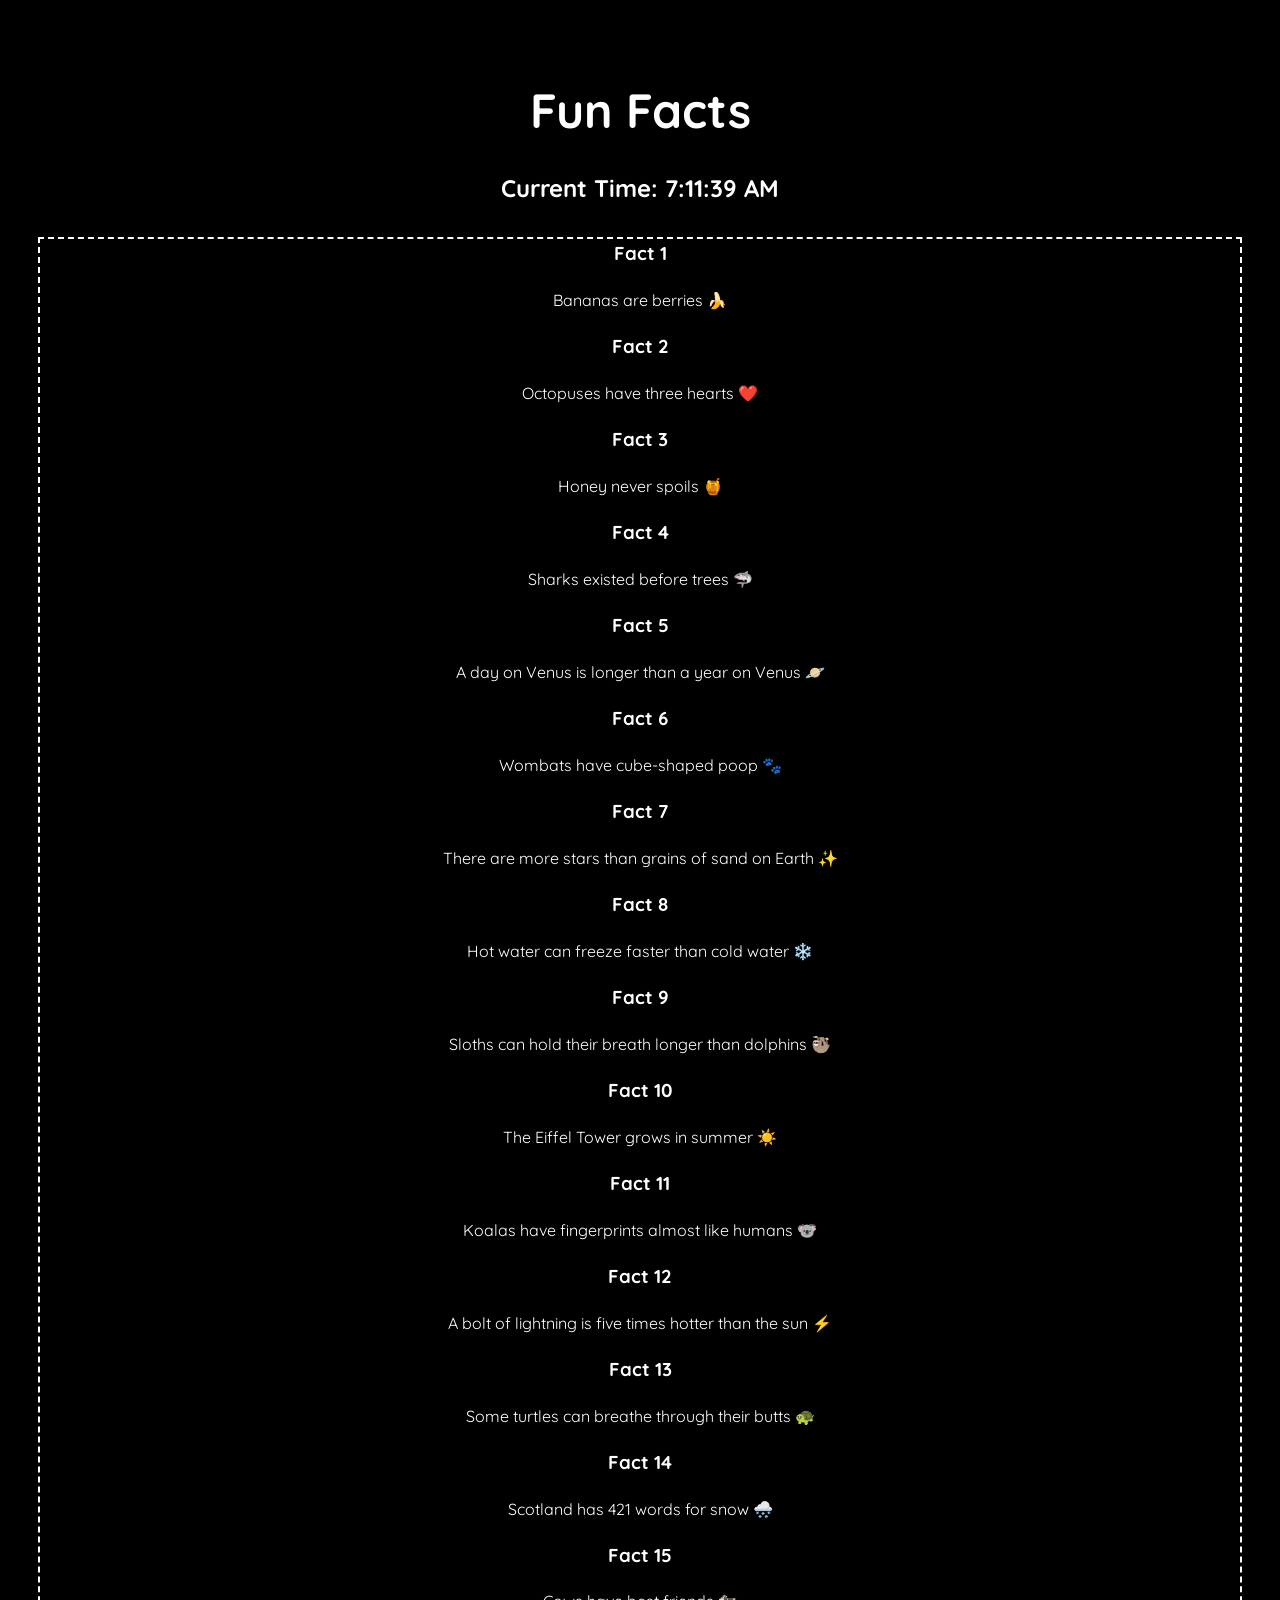
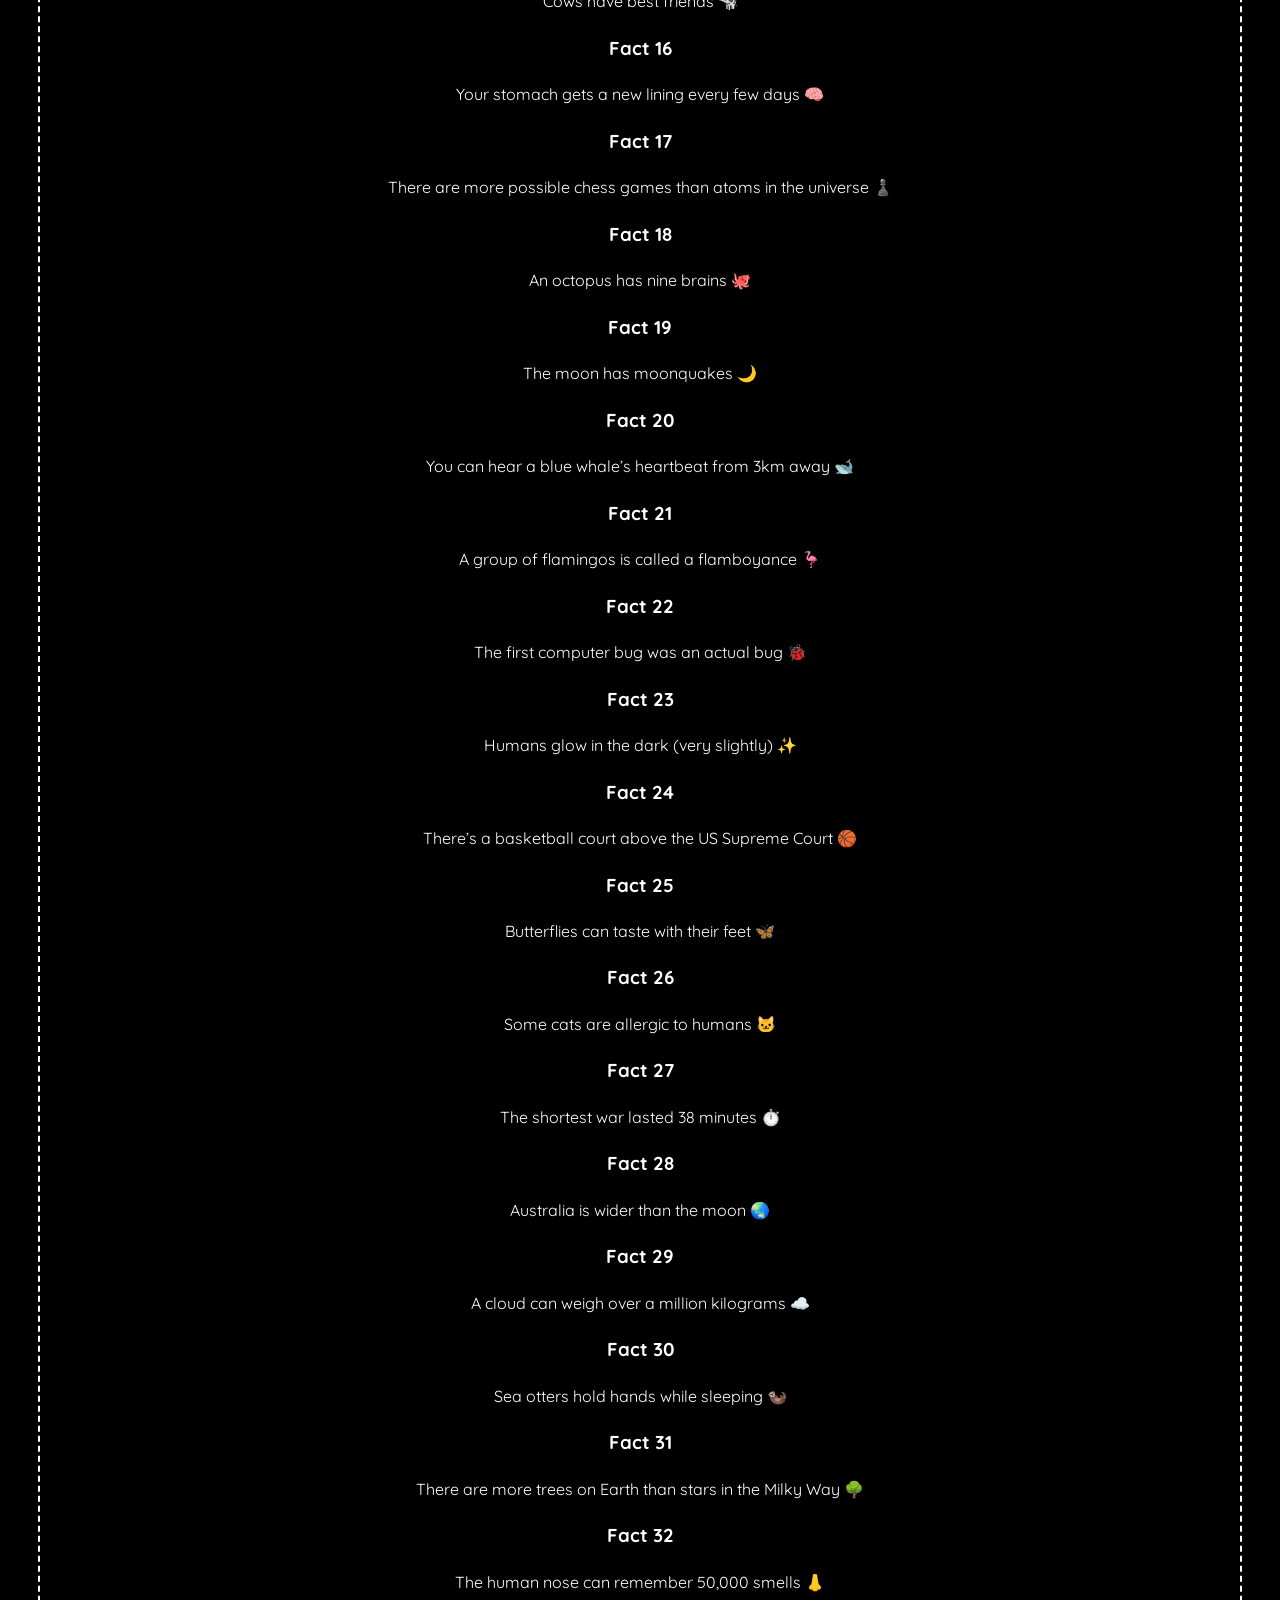
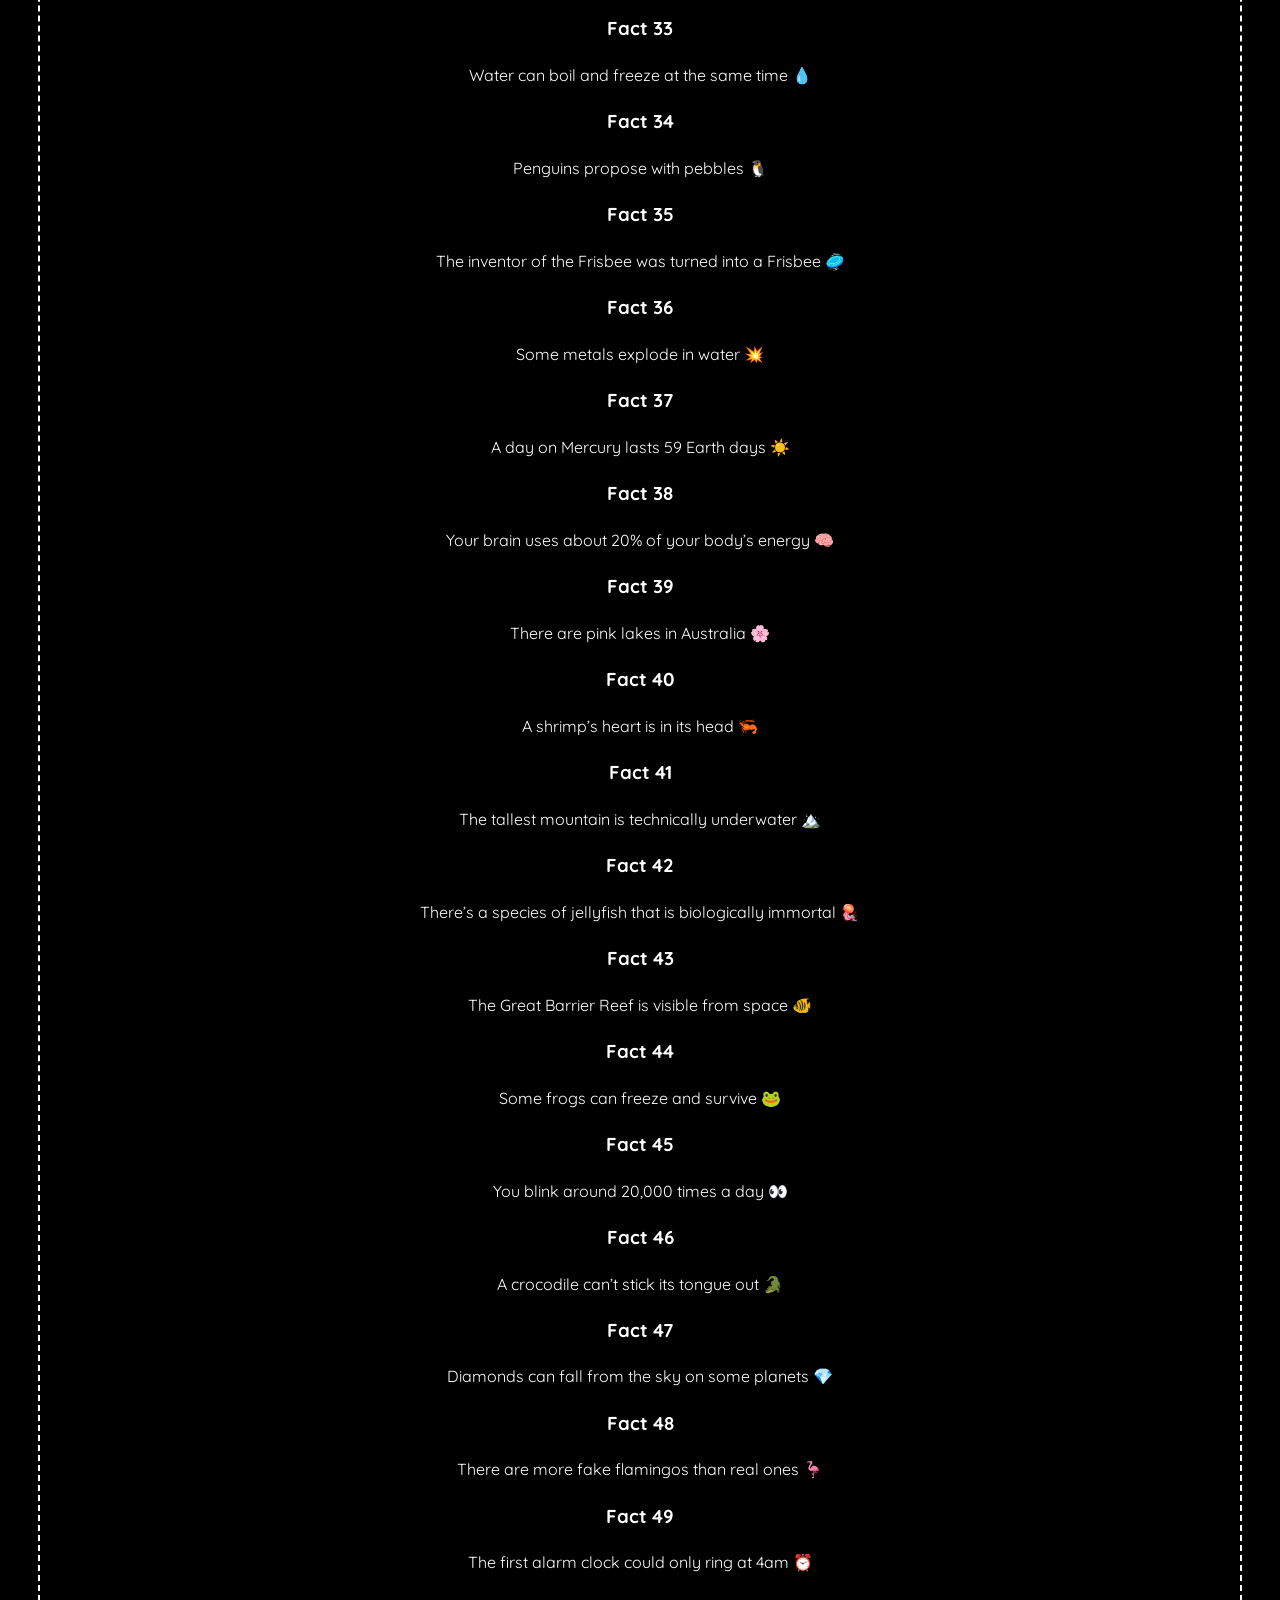
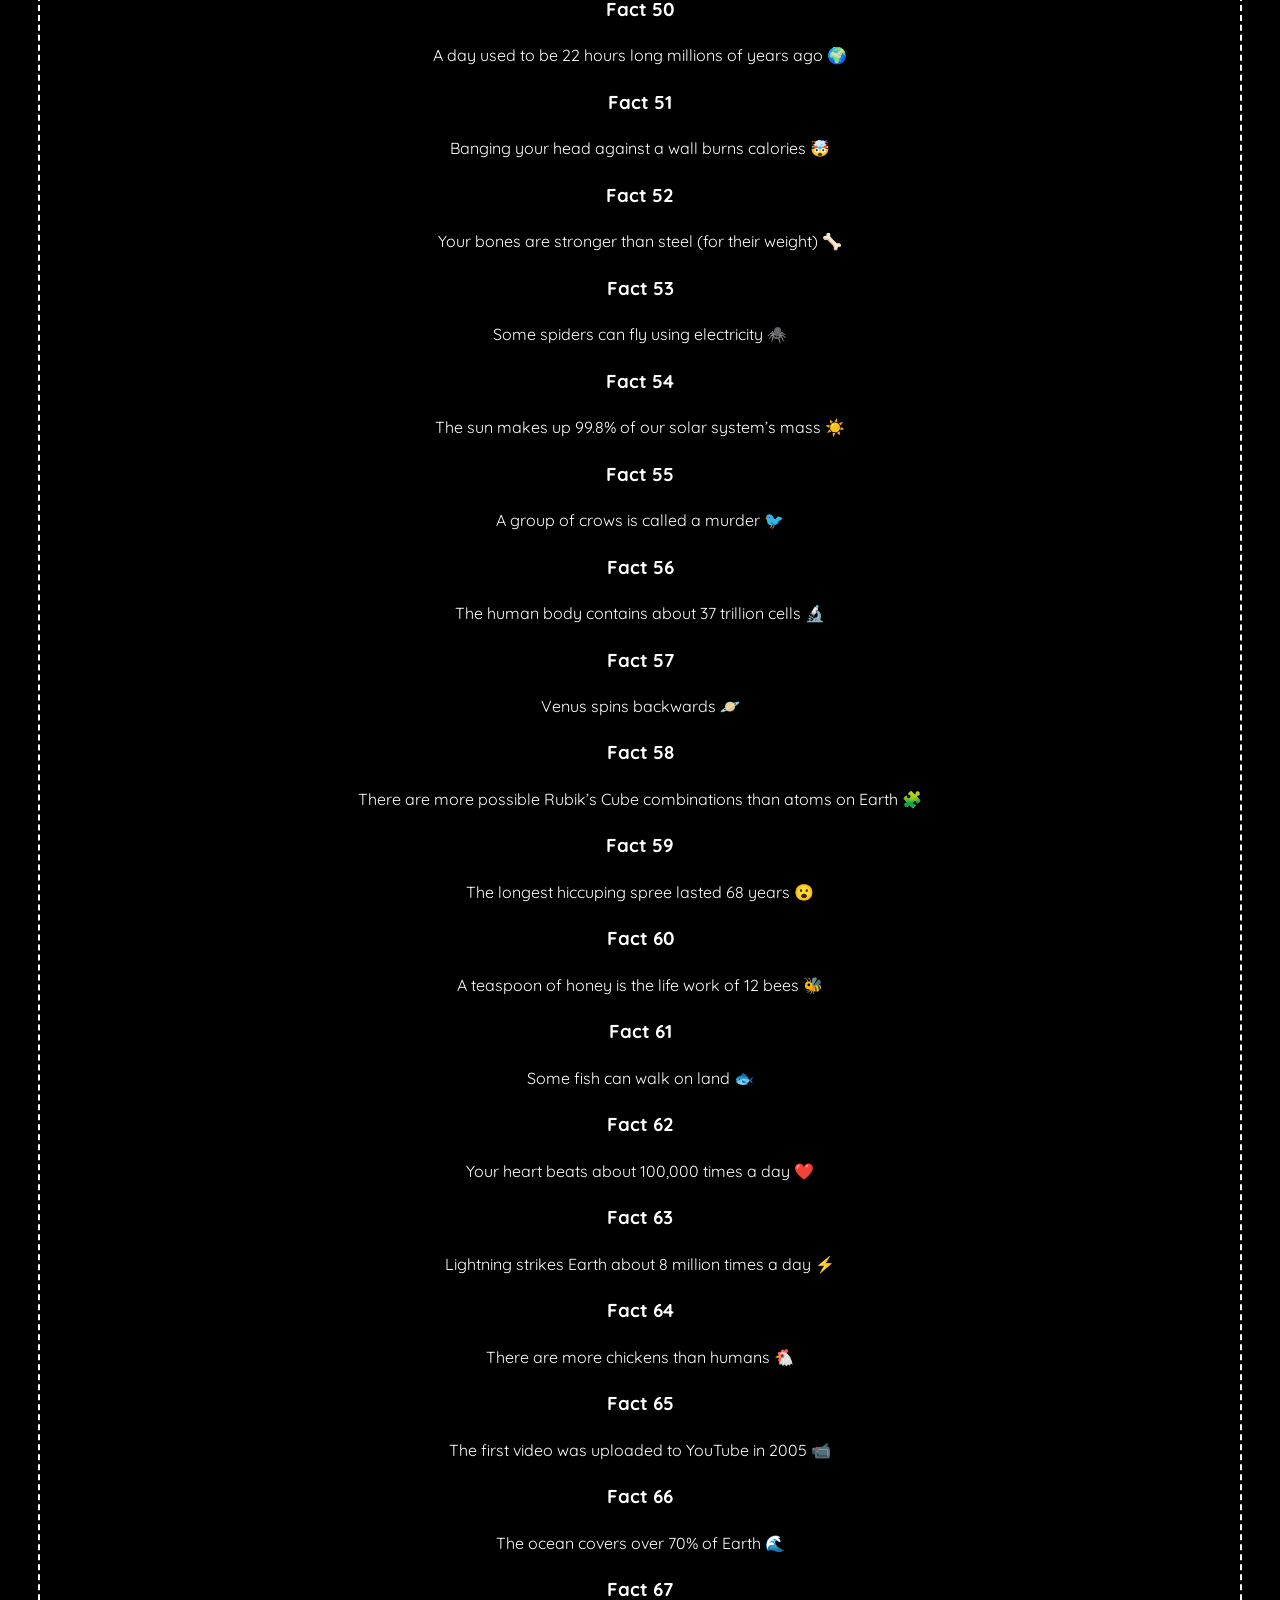
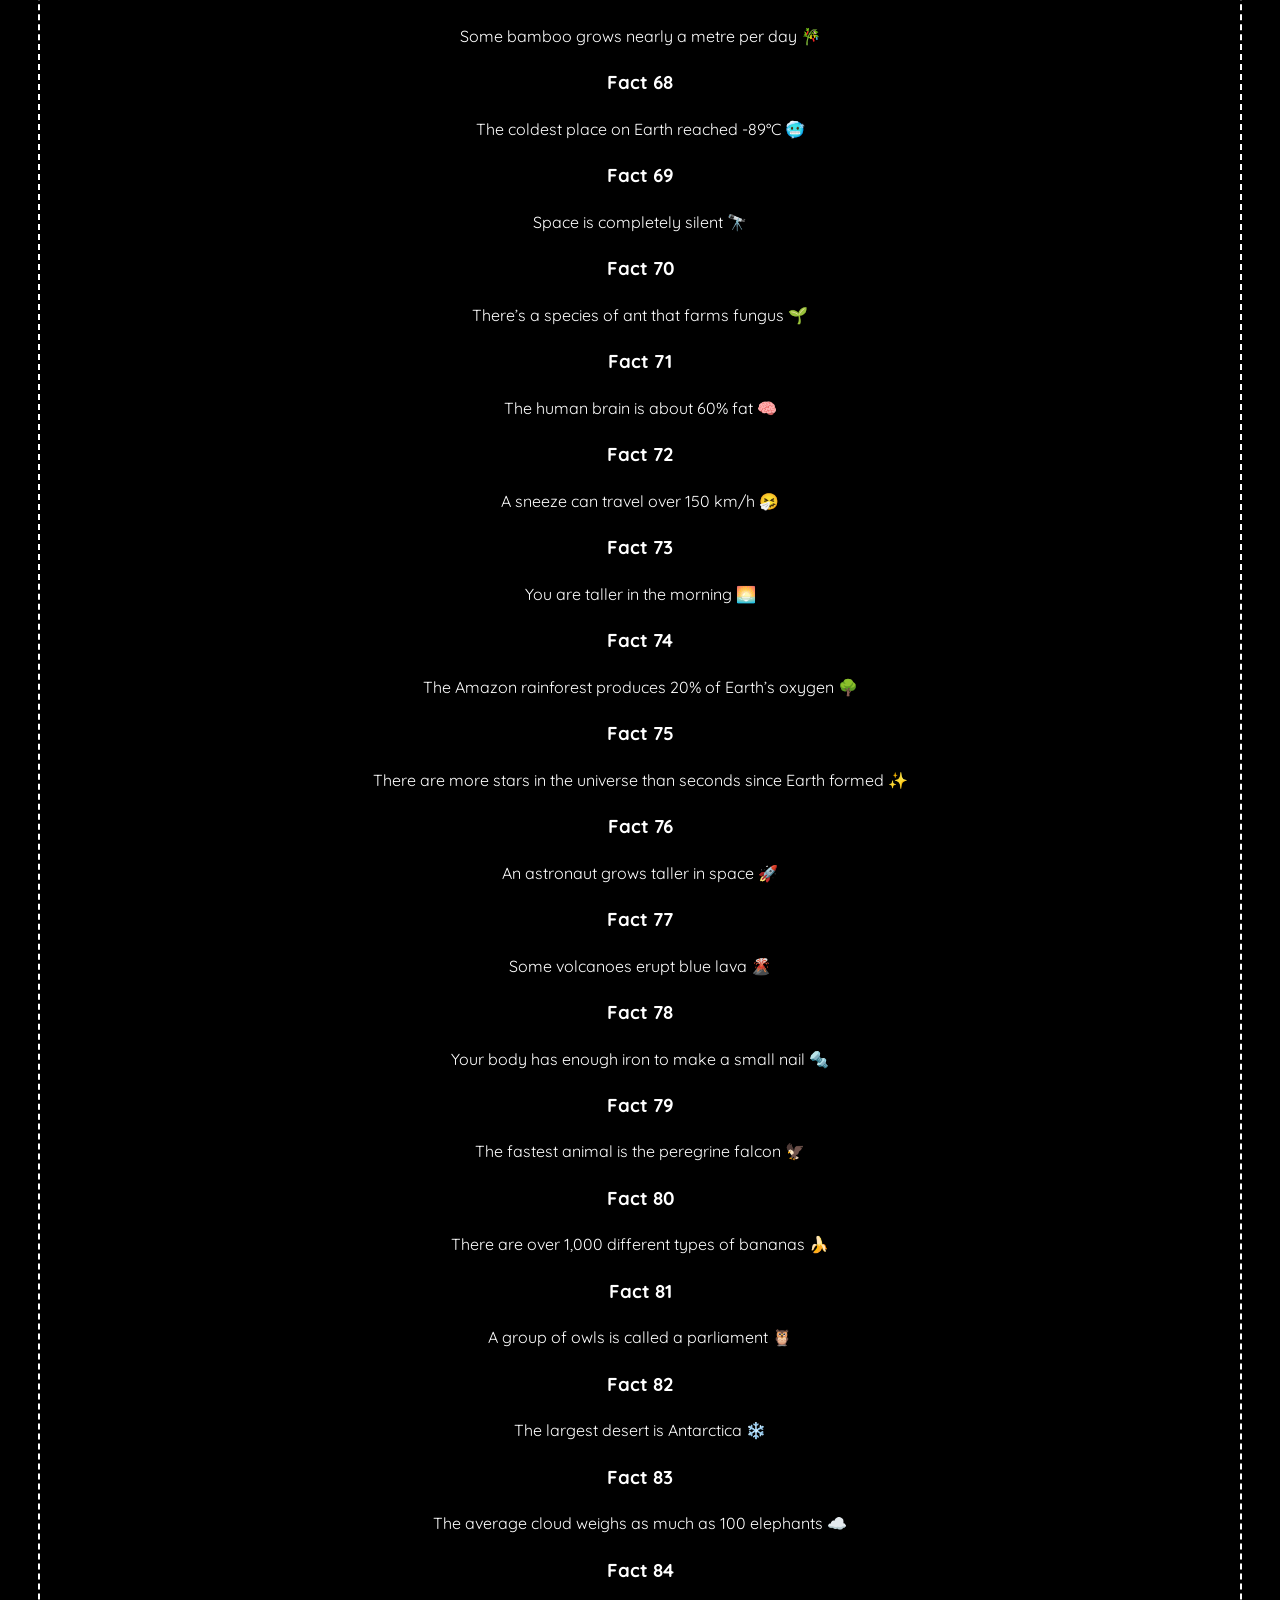
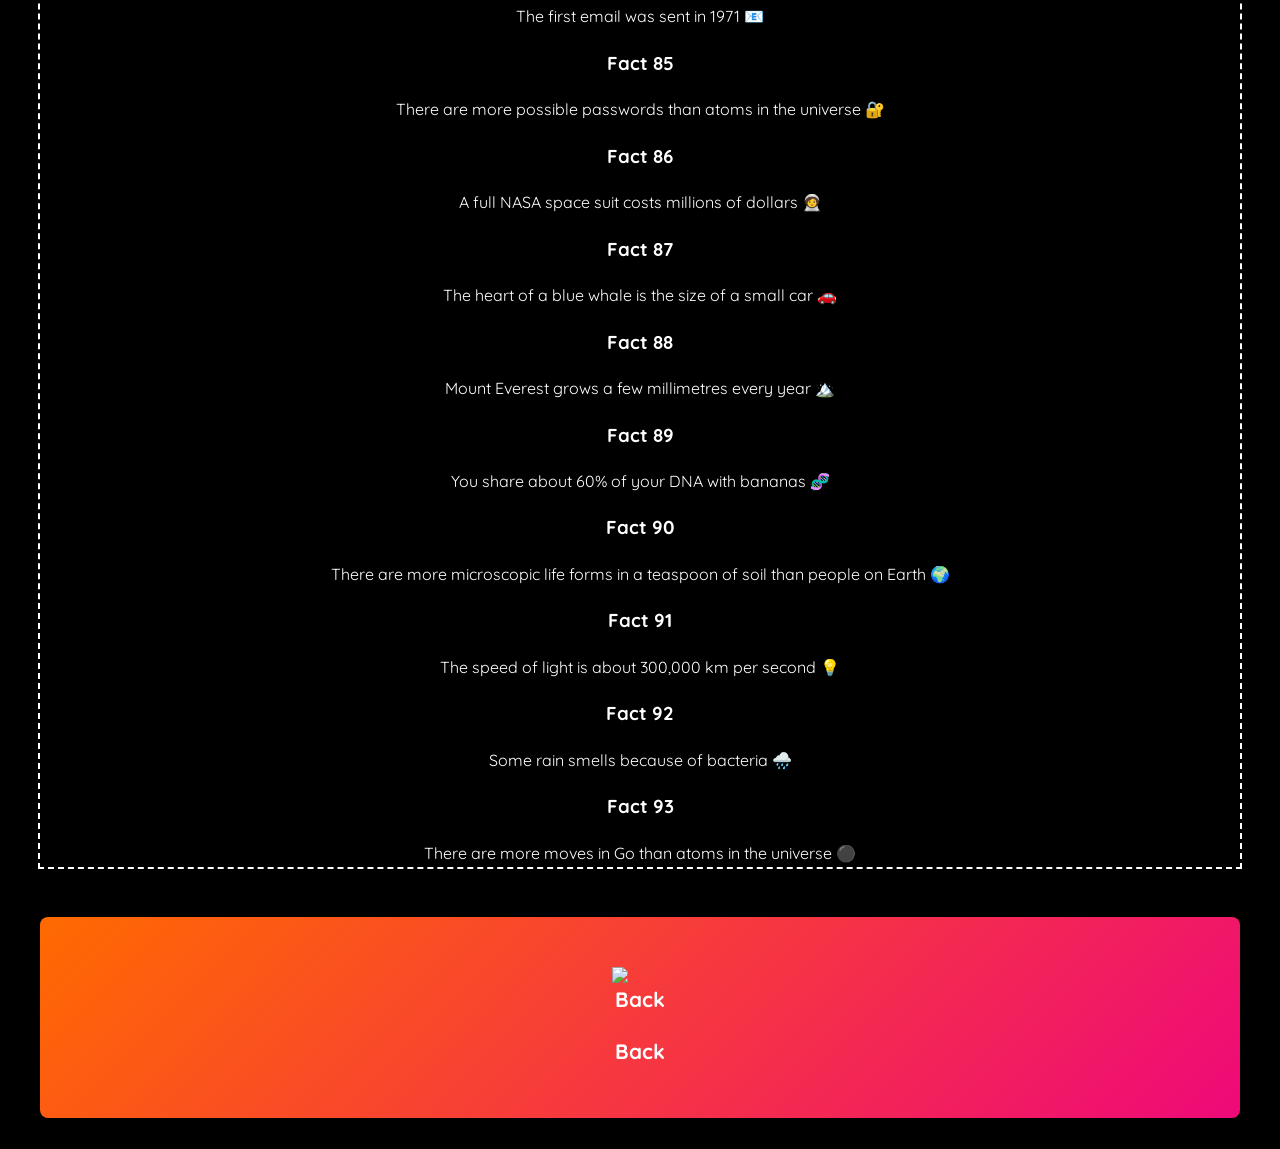
==== facts.html @ da23956f "Add files via upload" ====
<!doctype html>
<html lang="en">
  <head>
    <meta charset="utf-8" />
    <meta name="viewport" content="width=device-width, initial-scale=1" />
    <title>Fun Facts - Shortcuts</title>
    <link rel="stylesheet" href="style.css" />
    <link rel="preconnect" href="https://fonts.googleapis.com">
    <link rel="preconnect" href="https://fonts.gstatic.com" crossorigin>
    <link href="https://fonts.googleapis.com/css2?family=Quicksand:wght@300..700&display=swap" rel="stylesheet">
  </head>
  <body>
    <div class="loading-screen" id="loadingScreen">
      <div class="spinner"></div>
      <div class="loading-text">Loading facts...</div>
    </div>

    <header>
      <h1>Fun Facts</h1>
      <div class="clock">
        <h2><b>Current Time:</b> <span id="clock"></span></h2>
      </div>
    </header>

    <section class="actions">
      <div class="facts-container facts" id="facts">
        <!-- Facts will be loaded here -->
      </div>
      
      <div class="grid">
        <a href="learn.html" class="card large card-vertical special small">
          <img src="images/back.webp" alt="Back to Learn" class="card-icon-vertical">
          <span class="card-label">Back</span>
        </a>
      </div>
    </section>

    <script src="script.js"></script>
    
  </body>
</html>
---- style.css ----
body {
  font-family: quicksand, sans-serif;
  padding: 2rem;
  line-height: 1.6;
  text-align: center;
  background-color: #000;
  color: #ffffff;
}

header {
  margin-bottom: 2rem;
}

::selection {
  background: #7c7c7c; /* WebKit/Blink Browsers */
}
::-moz-selection {
  background: #6c6c6c; /* Gecko Browsers */
}

h1 {
  font-size: 3rem;
  margin-bottom: 1rem;
}

.actions { margin-top: 1.5rem; }

.grid {
  display: grid;
  gap: 1rem;
  grid-template-columns: repeat(auto-fit, minmax(140px, 1fr));
}

.card {
  display: inline-flex;
  align-items: center;
  justify-content: center;
  padding: 0.75rem 1rem;
  background: #007acc;
  color: #fff;
  text-decoration: none;
  border-radius: 8px;
  font-weight: 600;
  transition: transform .08s ease, box-shadow .08s ease;
}

.card:hover,
.card:focus {
  transform: translateY(-2px);
  box-shadow: 0 6px 18px rgba(0,0,0,0.12);
  outline: none;
}

.card:focus-visible {
  outline: 3px solid #ffd54f;
  outline-offset: 2px;
}

.card-vertical { display: inline-flex; flex-direction: column; align-items: center; gap: .5rem; padding: 1rem; }
.card-icon-vertical { width: 56px; height: 56px; object-fit: contain; display:block; }

.card.large {
  padding: 1.5rem 1.25rem;  
  font-size: 1.125rem;     
  min-height: 10rem;       
  display: inline-flex;
  align-items: center;
  justify-content: center;
  gap: .75rem;
}
.card-vertical.large {
  flex-direction: column;  
}

.grid {
  display: grid;
  gap: 1rem;
  grid-template-columns: repeat(auto-fit, minmax(140px, 1fr));
  grid-auto-rows: 12rem;    /* each grid row is 12rem tall */
}
.card { align-self: stretch; } /* fills the grid row height */

:root { --card-h: clamp(8rem, 12vw, 16rem); }
.card.large { min-height: var(--card-h); font-size: clamp(1rem, 1.8vw, 1.3rem); }

/* Games page styles */
.main-nav { display: flex; gap: 1rem; justify-content: center; align-items: center; }
.main-nav a { color: inherit; text-decoration: none; padding: .4rem .6rem; border-radius: 6px; transition: background .12s ease, transform .08s ease; }
.main-nav a:hover { transform: translateY(-2px); }
.main-nav a.active { background: rgba(255,255,255,0.06); backdrop-filter: blur(4px); }

.games-grid { display: grid; gap: 1rem; grid-template-columns: repeat(auto-fit, minmax(220px, 1fr)); margin-top: 1.25rem; }
.game-card {
  background: #111;
  border: 1px solid rgba(255,255,255,0.06);
  padding: 1rem;
  border-radius: 10px;
  text-align: left;
  display: flex;
  flex-direction: column;
  gap: .5rem;
  align-items: flex-start;
}
.game-card img { width: 100%; height: 140px; object-fit: cover; border-radius: 6px; }
.game-card h2 { margin: .25rem 0; font-size: 1.125rem; }
.play-btn { margin-top: auto; display: inline-block; background: #007acc; color: #fff; padding: .5rem .75rem; border-radius: 6px; text-decoration: none; }
.play-btn:hover { filter: brightness(1.05); }

.special {
  background: linear-gradient(135deg, #ff6a00, #ee0979);
  color: #fff;
  font-weight: 700;
}

/* Loading screen styles */
.loading-screen {
  display: none;
  position: fixed;
  top: 0;
  left: 0;
  width: 100%;
  height: 100%;
  background: rgba(0, 0, 0, 0.9);
  z-index: 9999;
  justify-content: center;
  align-items: center;
  flex-direction: column;
}

.loading-screen.active {
  display: flex;
}

.spinner {
  border: 4px solid rgba(255, 255, 255, 0.3);
  border-top: 4px solid #fff;
  border-radius: 50%;
  width: 50px;
  height: 50px;
  animation: spin 1s linear infinite;
  margin-bottom: 20px;
}

@keyframes spin {
  0% { transform: rotate(0deg); }
  100% { transform: rotate(360deg); }
}

.loading-text {
  color: #fff;
  font-size: 1.2rem;
  font-family: quicksand, sans-serif;
}

.facts {
  outline: #fff dashed 2px;
  margin-bottom: 50px;
}
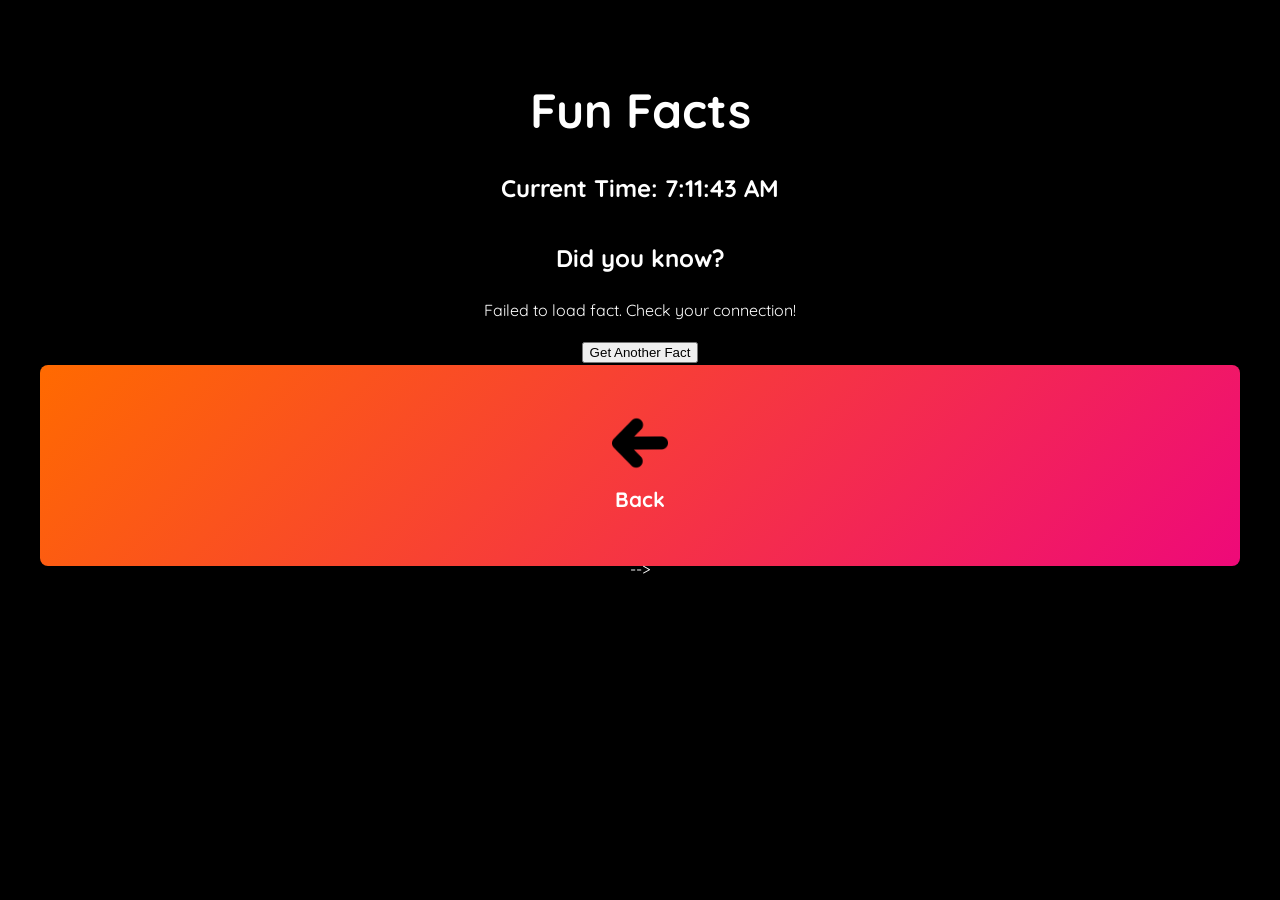
==== commit 386d71af: "Refactor facts.html to show random facts Updated the structure to display a random fact with a butto" ====
--- a/facts.html
+++ b/facts.html
@@ -22,10 +22,39 @@
       </div>
     </header>
 
-    <section class="actions">
+   <!--  <section class="actions">
       <div class="facts-container facts" id="facts">
-        <!-- Facts will be loaded here -->
-      </div>
+      </div> -->
+    <div id="fact-container">
+    <h2>Did you know?</h2>
+    <!-- The fact will be displayed here -->
+    <p id="fact-text">Loading a useless fact...</p>
+    <button onclick="fetchFact()">Get Another Fact</button>
+</div>
+
+<script>
+    async function fetchFact() {
+        const factElement = document.getElementById('fact-text');
+        factElement.innerText = "Loading...";
+        
+        try {
+            // 1. Fetch data from the API endpoint
+            const response = await fetch('https://uselessfacts.jsph.pl/api/v2/facts/random');
+            
+            // 2. Parse the response into a JSON object
+            const data = await response.json();
+            
+            // 3. Access the 'text' property and display it in the <p> tag
+            factElement.innerText = data.text;
+        } catch (error) {
+            factElement.innerText = "Failed to load fact. Check your connection!";
+            console.error("Error fetching fact:", error);
+        }
+    }
+
+    // Call the function once when the page first loads
+    fetchFact();
+</script>
       
       <div class="grid">
         <a href="learn.html" class="card large card-vertical special small">
@@ -35,7 +64,7 @@
       </div>
     </section>
 
-    <script src="script.js"></script>
+    <script src="script.js"></script> -->
     
   </body>
 </html>
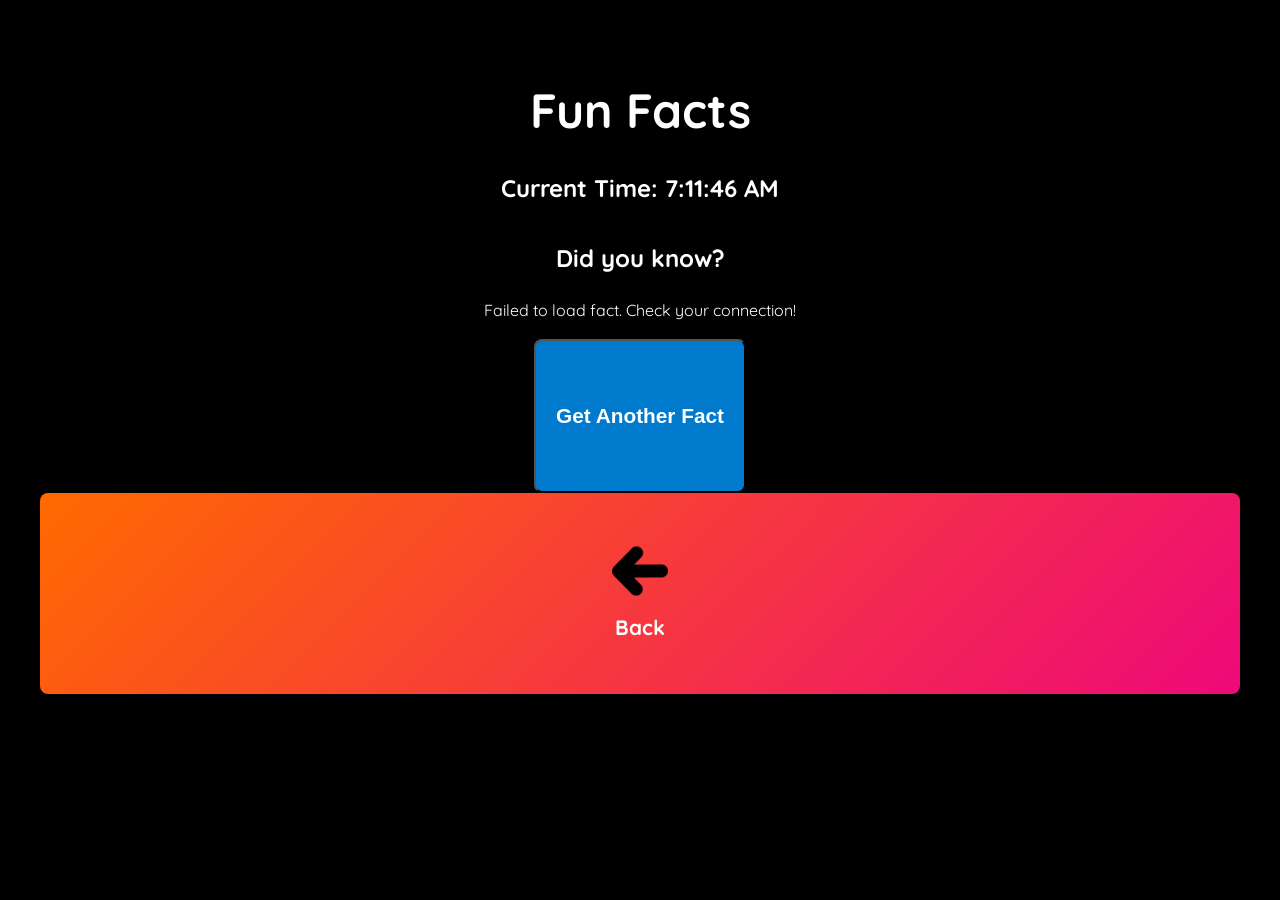
==== commit 00622a45: "Restore and update facts.html structure" ====
--- a/facts.html
+++ b/facts.html
@@ -29,7 +29,7 @@
     <h2>Did you know?</h2>
     <!-- The fact will be displayed here -->
     <p id="fact-text">Loading a useless fact...</p>
-    <button onclick="fetchFact()">Get Another Fact</button>
+    <button onclick="fetchFact()" class="card large card-vertical">Get Another Fact</button>
 </div>
 
 <script>
@@ -64,7 +64,7 @@
       </div>
     </section>
 
-    <script src="script.js"></script> -->
+    <script src="script.js"></script>
     
   </body>
 </html>
